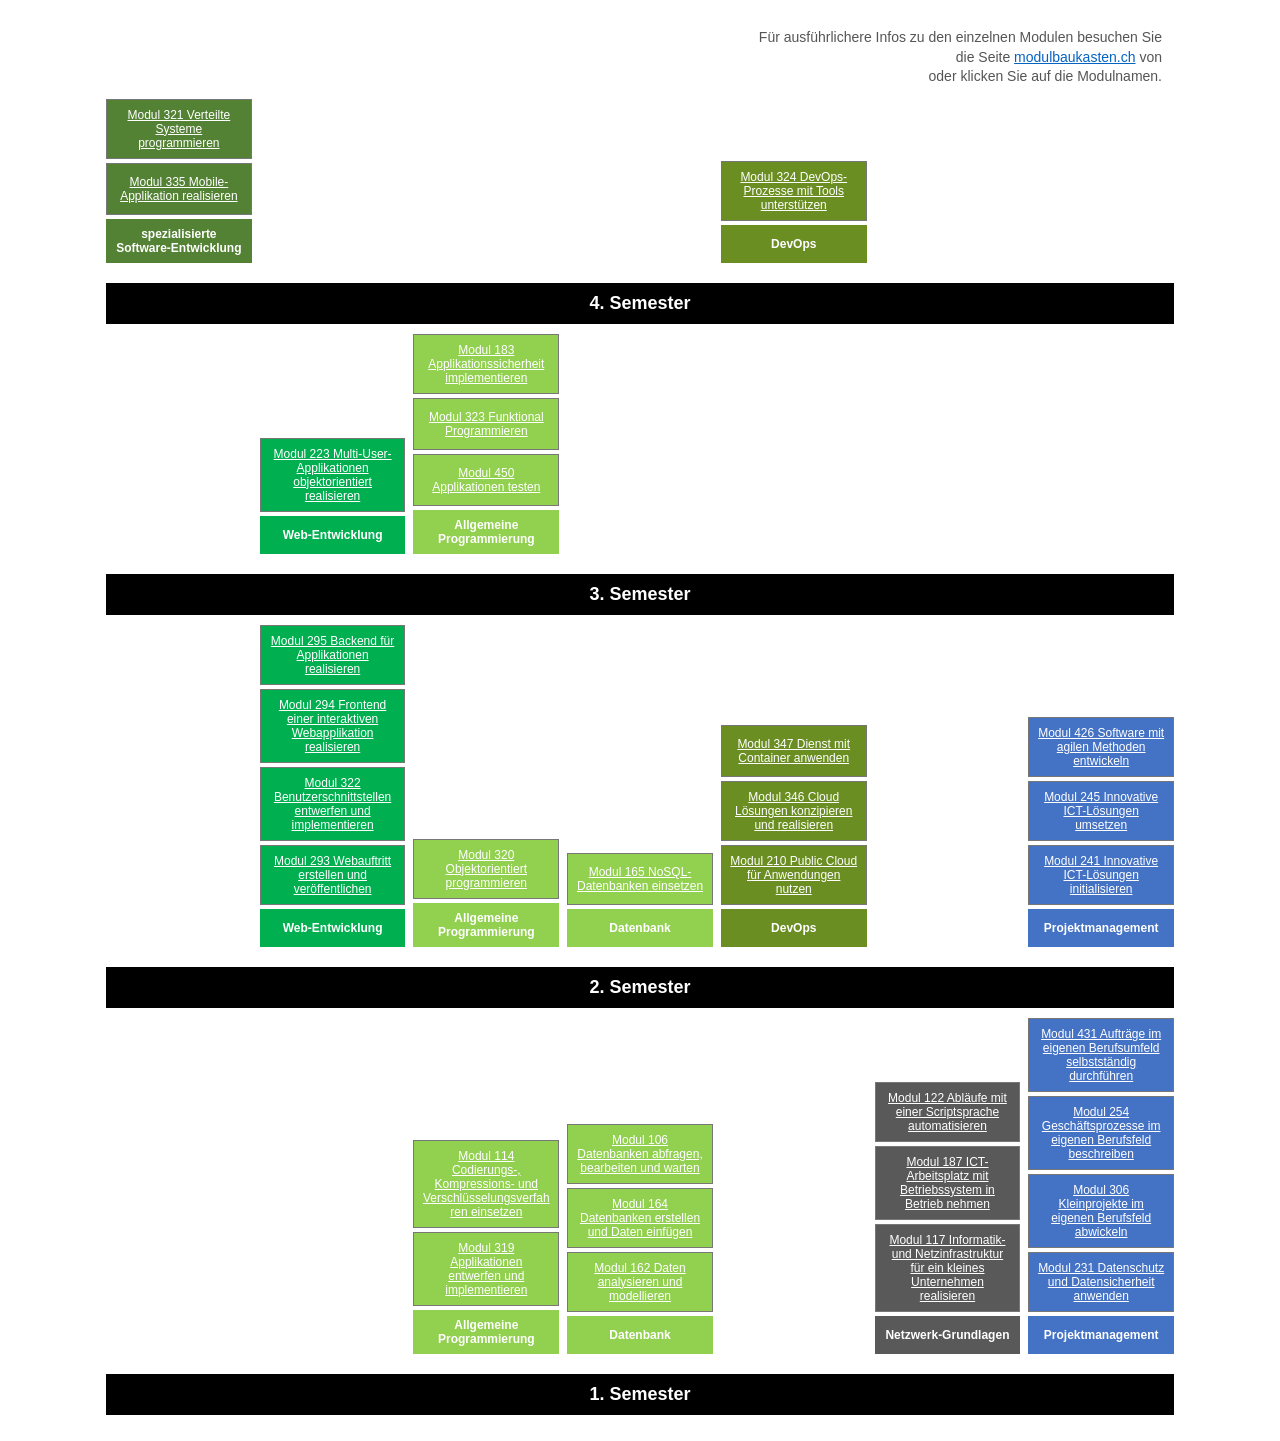
==== efz.html @ 8f6ca9e3 "Add EFZ education page and app landscape Add a new efz.html page containing the Informatiker EFZ tra" ====
<!DOCTYPE html>
<html lang="de">

<head>
    <meta charset="UTF-8">
    <meta name="viewport" content="width=device-width, initial-scale=1.0">
    <title>Informatiker EFZ - Applikationsentwicklung</title>
    <style>
        :root {
            --max-width: 1100px;
            --text: #333;
            --link: #0563c1;
            --border: #777;
            --bg-dark-grey: #595959;
            /* Netzwerk */
            --bg-devops: #6b8e23;
            /* DevOps als eigene Kategorie */
            --bg-green: #00b050;
            /* Software-Entwicklung */
            --bg-green-light: #92d050;
            /* Datenbanken */
            --bg-blue: #4472c4;
            /* IT-Projektmanagement */
            --bg-web-dev: #00b050;
            --bg-general-prog: #92d050;
            --bg-further-sw: #548235;
        }

        * {
            box-sizing: border-box;
        }

        body {
            font-family: Arial, sans-serif;
            margin: 0;
            color: var(--text);
            background: #fff;
            display: flex;
            justify-content: center;
        }

        .container {
            width: 100%;
            max-width: var(--max-width);
            padding: 16px;
        }

        .info-text {
            padding: 12px;
            font-size: 14px;
            text-align: right;
            line-height: 1.4;
            color: #555;
        }

        .content-row {
            display: flex;
            gap: 8px;
            align-items: flex-end;
            margin-bottom: 12px;
        }

        .column {
            flex: 1;
            display: flex;
            flex-direction: column;
            gap: 4px;
        }

        .box {
            border: 1px solid var(--border);
            padding: 8px;
            text-align: center;
            color: #fff;
            font-size: 12px;
            display: flex;
            align-items: center;
            justify-content: center;
            min-height: 52px;
            word-break: break-word;
        }

        .label-box {
            min-height: 38px;
            font-size: 12px;
            border: none;
            background: transparent;
            color: #fff;
            font-weight: bold;
        }

        .semester-bar {
            background: #000;
            color: #fff;
            text-align: center;
            padding: 10px 0;
            font-size: 18px;
            font-weight: bold;
            margin: 20px 0 10px;
        }

        /* Farbkategorien */
        .bg-green {
            background: var(--bg-green);
        }

        .bg-green-light {
            background: var(--bg-green-light);
        }

        .bg-blue {
            background: var(--bg-blue);
        }

        .bg-grey-network {
            background: var(--bg-dark-grey);
        }

        .bg-devops {
            background: var(--bg-devops);
        }

        .bg-web-dev {
            background: var(--bg-web-dev);
        }

        .bg-general-prog {
            background: var(--bg-general-prog);
        }

        .bg-further-sw {
            background: var(--bg-further-sw);
        }

        a {
            color: var(--link);
            text-decoration: underline;
        }
    </style>
</head>

<body>

    <div class="container">

        <div class="info-text">
            Für ausführlichere Infos zu den einzelnen Modulen besuchen Sie<br>
            die Seite <a href="https://www.modulbaukasten.ch/?d=13d8d40b-6d82-eb11-a812-0022486f6f83"
                target="_blank">modulbaukasten.ch</a> von<br>
            oder klicken Sie auf die Modulnamen.
        </div>

        <div class="content-row">
            <div class="column">
                <a class="box bg-further-sw" href="https://www.modulbaukasten.ch/module/321/1/de-DE" target="_blank"
                    rel="noopener">Modul 321 Verteilte Systeme programmieren</a>
                <a class="box bg-further-sw" href="https://www.modulbaukasten.ch/module/335/3/de-DE" target="_blank"
                    rel="noopener">Modul 335 Mobile-Applikation realisieren</a>
                <div class="box label-box bg-further-sw">spezialisierte Software-Entwicklung</div>
            </div>
            <div class="column">
                <!-- Web-Entwicklung leer -->
            </div>
            <div class="column">
                <!-- Allgemeine Programmierung leer -->
            </div>
            <div class="column"></div>
            <div class="column">
                <a class="box bg-devops" href="https://www.modulbaukasten.ch/module/324/1/de-DE" target="_blank"
                    rel="noopener">Modul 324 DevOps-Prozesse mit Tools unterstützen</a>
                <div class="box label-box bg-devops">DevOps</div>
            </div>
            <div class="column"></div>
            <div class="column"></div>
        </div>
        <div class="semester-bar">4. Semester</div>

        <div class="content-row">
            <div class="column">
                <!-- spezialisierte Software-Entwicklung leer -->
            </div>
            <div class="column">
                <a class="box bg-web-dev" href="https://www.modulbaukasten.ch/module/223/3/de-DE" target="_blank"
                    rel="noopener">Modul 223 Multi-User-Applikationen objektorientiert realisieren</a>
                <div class="box label-box bg-web-dev">Web-Entwicklung</div>
            </div>
            <div class="column">
                <a class="box bg-general-prog" href="https://www.modulbaukasten.ch/module/183/3/de-DE" target="_blank"
                    rel="noopener">Modul 183 Applikationssicherheit implementieren</a>
                <a class="box bg-general-prog" href="https://www.modulbaukasten.ch/module/323/1/de-DE" target="_blank"
                    rel="noopener">Modul 323 Funktional Programmieren</a>
                <a class="box bg-general-prog" href="https://www.modulbaukasten.ch/module/450/1/de-DE" target="_blank"
                    rel="noopener">Modul 450 Applikationen testen</a>
                <div class="box label-box bg-general-prog">Allgemeine Programmierung</div>
            </div>
            <div class="column"></div>
            <div class="column"></div>
            <div class="column"></div>
            <div class="column">
            </div>
        </div>
        <div class="semester-bar">3. Semester</div>

        <div class="content-row">
            <div class="column">
                <!-- spezialisierte Software-Entwicklung leer -->
            </div>
            <div class="column">
                <a class="box bg-web-dev" href="https://www.modulbaukasten.ch/module/295/1/de-DE" target="_blank"
                    rel="noopener">Modul 295 Backend für Applikationen realisieren</a>
                <a class="box bg-web-dev" href="https://www.modulbaukasten.ch/module/294/1/de-DE" target="_blank"
                    rel="noopener">Modul 294 Frontend einer interaktiven Webapplikation realisieren</a>
                <a class="box bg-web-dev" href="https://www.modulbaukasten.ch/module/322/1/de-DE" target="_blank"
                    rel="noopener">Modul 322 Benutzerschnittstellen entwerfen und implementieren</a>
                <a class="box bg-web-dev" href="https://www.modulbaukasten.ch/module/293/1/de-DE" target="_blank"
                    rel="noopener">Modul 293 Webauftritt erstellen und veröffentlichen</a>
                <div class="box label-box bg-web-dev">Web-Entwicklung</div>
            </div>
            <div class="column">
                <a class="box bg-general-prog" href="https://www.modulbaukasten.ch/module/320/1/de-DE" target="_blank"
                    rel="noopener">Modul 320 Objektorientiert programmieren</a>
                <div class="box label-box bg-general-prog">Allgemeine Programmierung</div>
            </div>
            <div class="column">
                <a class="box bg-green-light" href="https://www.modulbaukasten.ch/module/165/1/de-DE" target="_blank"
                    rel="noopener">Modul 165 NoSQL-Datenbanken einsetzen</a>
                <div class="box label-box bg-green-light">Datenbank</div>
            </div>
            <div class="column">
                <a class="box bg-devops" href="https://www.modulbaukasten.ch/module/347/1/de-DE" target="_blank"
                    rel="noopener">Modul 347 Dienst mit Container anwenden</a>
                <a class="box bg-devops" href="https://www.modulbaukasten.ch/module/346/1/de-DE" target="_blank"
                    rel="noopener">Modul 346 Cloud Lösungen konzipieren und realisieren</a>
                <a class="box bg-devops" href="https://www.modulbaukasten.ch/module/210/1/de-DE" target="_blank"
                    rel="noopener">Modul 210 Public Cloud für Anwendungen nutzen</a>
                <div class="box label-box bg-devops">DevOps</div>
            </div>
            <div class="column"></div>
            <div class="column">
                <a class="box bg-blue" href="https://www.modulbaukasten.ch/module/426/1/de-DE" target="_blank"
                    rel="noopener">Modul 426 Software mit agilen Methoden entwickeln</a>
                <a class="box bg-blue" href="https://www.modulbaukasten.ch/module/245/1/de-DE" target="_blank"
                    rel="noopener">Modul 245 Innovative ICT-Lösungen umsetzen</a>
                <a class="box bg-blue" href="https://www.modulbaukasten.ch/module/241/1/de-DE" target="_blank"
                    rel="noopener">Modul 241 Innovative ICT-Lösungen initialisieren</a>
                <div class="box label-box bg-blue">Projektmanagement</div>
            </div>
        </div>
        <div class="semester-bar">2. Semester</div>

        <div class="content-row">
            <div class="column">
                <!-- spezialisierte Software-Entwicklung leer -->
            </div>
            <div class="column">
                <!-- Web-Entwicklung leer -->
            </div>
            <div class="column">
                <a class="box bg-general-prog" href="https://www.modulbaukasten.ch/module/114/4/de-DE" target="_blank"
                    rel="noopener">Modul 114 Codierungs-, Kompressions- und Verschlüsselungsverfahren einsetzen
                </a>
                <a class="box bg-general-prog" href="https://www.modulbaukasten.ch/module/319/1/de-DE" target="_blank"
                    rel="noopener">Modul 319 Applikationen entwerfen und implementieren</a>
                <div class="box label-box bg-general-prog">Allgemeine Programmierung</div>
            </div>
            <div class="column">
                <a class="box bg-green-light" href="https://www.modulbaukasten.ch/module/106/1/de-DE" target="_blank"
                    rel="noopener">Modul 106 Datenbanken abfragen, bearbeiten und warten</a>
                <a class="box bg-green-light" href="https://www.modulbaukasten.ch/module/164/1/de-DE" target="_blank"
                    rel="noopener">Modul 164 Datenbanken erstellen und Daten einfügen</a>
                <a class="box bg-green-light" href="https://www.modulbaukasten.ch/module/162/1/de-DE" target="_blank"
                    rel="noopener">Modul 162 Daten analysieren und modellieren</a>
                <div class="box label-box bg-green-light">Datenbank</div>
            </div>
            <div class="column"></div>
            <div class="column">
                <a class="box bg-grey-network" href="https://www.modulbaukasten.ch/module/122/3/de-DE" target="_blank"
                    rel="noopener">Modul 122 Abläufe mit einer Scriptsprache automatisieren</a>
                <a class="box bg-grey-network" href="https://www.modulbaukasten.ch/module/187/1/de-DE" target="_blank"
                    rel="noopener">Modul 187 ICT-Arbeitsplatz mit Betriebssystem in Betrieb nehmen</a>
                <a class="box bg-grey-network" href="https://www.modulbaukasten.ch/module/117/5/de-DE" target="_blank"
                    rel="noopener">Modul 117 Informatik- und Netzinfrastruktur für ein kleines Unternehmen
                    realisieren</a>
                <div class="box label-box bg-grey-network">Netzwerk-Grundlagen</div>
            </div>
            <div class="column">
                <a class="box bg-blue" href="https://www.modulbaukasten.ch/module/431/3/de-DE" target="_blank"
                    rel="noopener">Modul 431 Aufträge im eigenen Berufsumfeld selbstständig durchführen</a>
                <a class="box bg-blue" href="https://www.modulbaukasten.ch/module/254/3/de-DE" target="_blank"
                    rel="noopener">Modul 254 Geschäftsprozesse im eigenen Berufsfeld beschreiben</a>
                <a class="box bg-blue" href="https://www.modulbaukasten.ch/module/306/4/de-DE" target="_blank"
                    rel="noopener">Modul 306 Kleinprojekte im eigenen Berufsfeld abwickeln</a>
                <a class="box bg-blue" href="https://www.modulbaukasten.ch/module/231/1/de-DE" target="_blank"
                    rel="noopener">Modul 231 Datenschutz und Datensicherheit anwenden</a>
                <div class="box label-box bg-blue">Projektmanagement</div>
            </div>
        </div>
        <div class="semester-bar">1. Semester</div>

    </div>

</body>


</html>
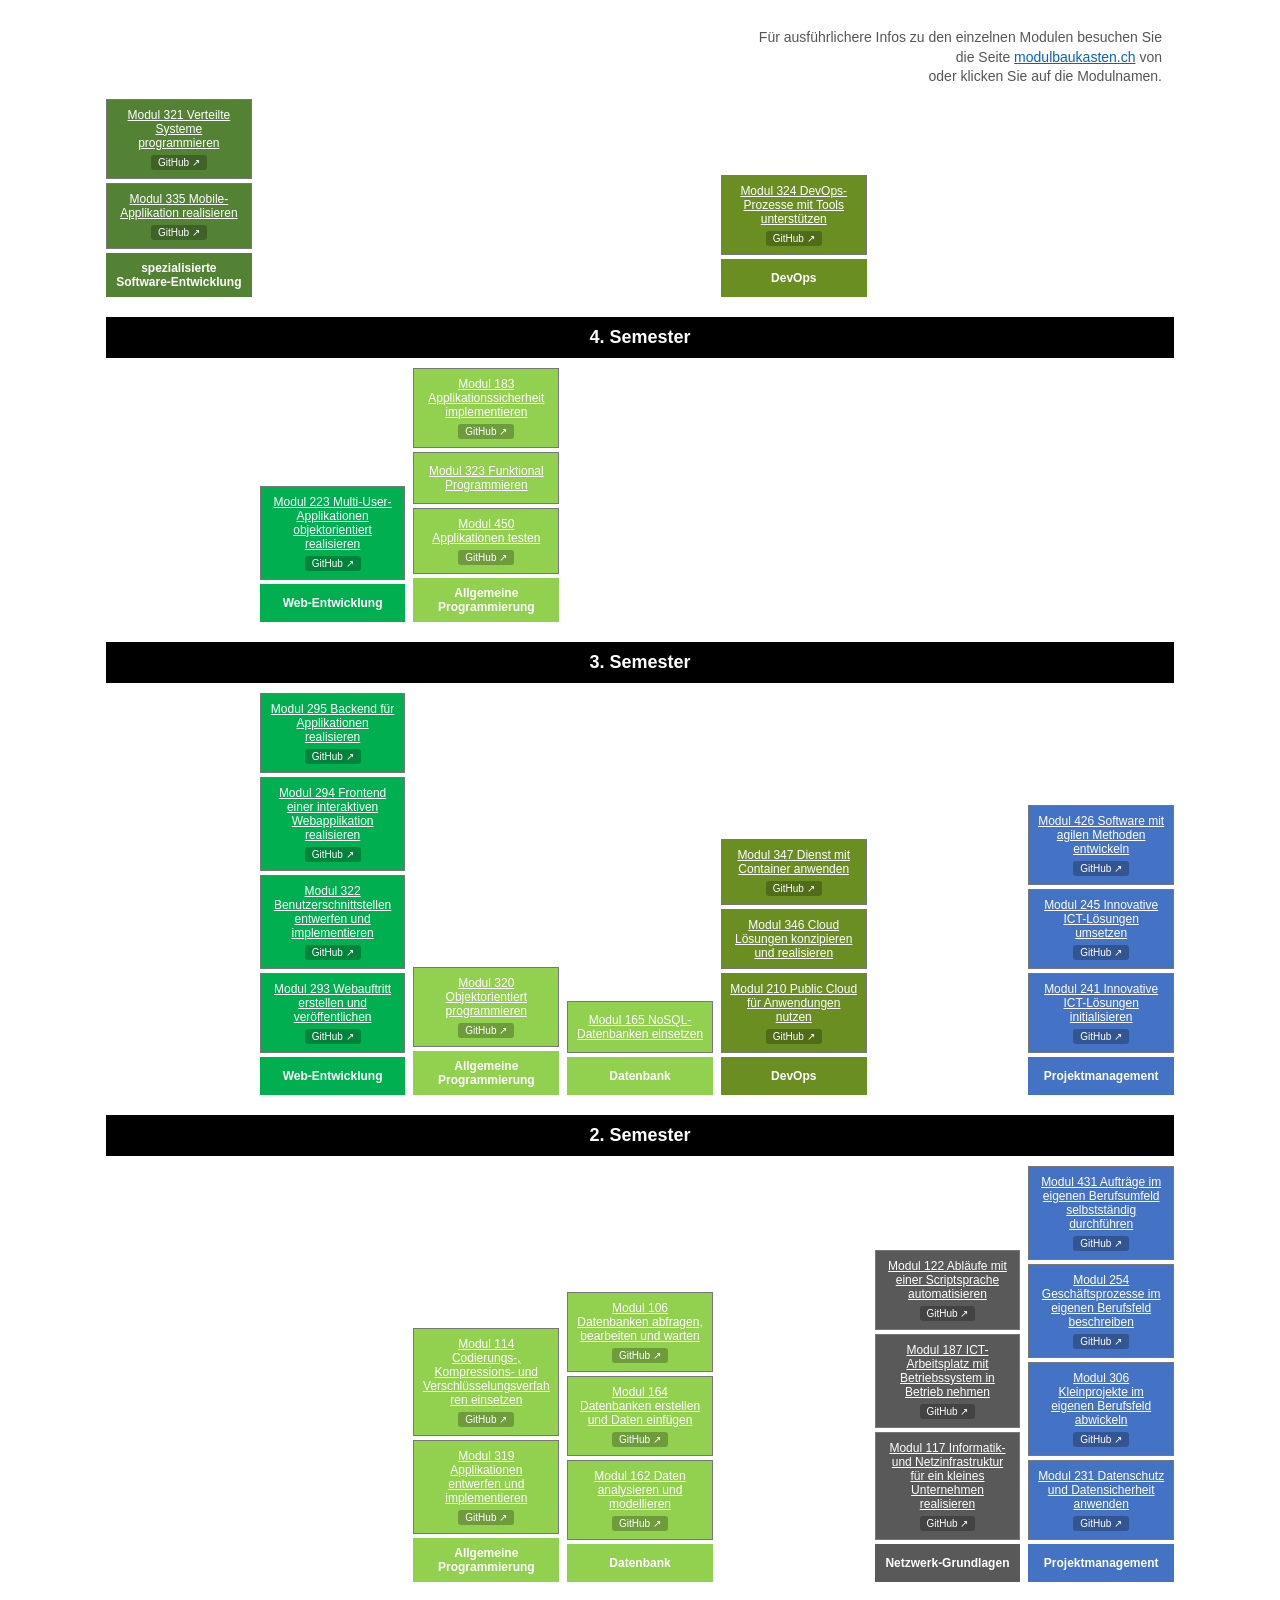
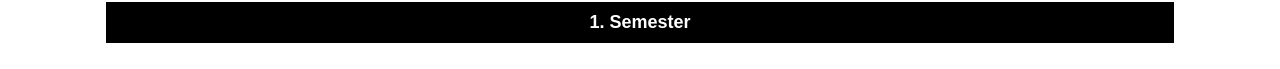
==== commit bff5021f: "Add navbar/hero layout, module GitHub links Restructure index.html to introduce a fixed navbar, hero" ====
--- a/efz.html
+++ b/efz.html
@@ -136,6 +136,31 @@
             color: var(--link);
             text-decoration: underline;
         }
+
+        .module-box {
+            flex-direction: column;
+            gap: 5px;
+        }
+
+        .module-name {
+            color: #fff;
+            text-decoration: underline;
+            font-size: inherit;
+        }
+
+        .module-github {
+            font-size: 10px;
+            background: rgba(0, 0, 0, 0.25);
+            color: #fff;
+            padding: 2px 7px;
+            border-radius: 3px;
+            text-decoration: none;
+            white-space: nowrap;
+        }
+
+        .module-github:hover {
+            background: rgba(0, 0, 0, 0.5);
+        }
     </style>
 </head>
 
@@ -152,10 +177,18 @@
 
         <div class="content-row">
             <div class="column">
-                <a class="box bg-further-sw" href="https://www.modulbaukasten.ch/module/321/1/de-DE" target="_blank"
-                    rel="noopener">Modul 321 Verteilte Systeme programmieren</a>
-                <a class="box bg-further-sw" href="https://www.modulbaukasten.ch/module/335/3/de-DE" target="_blank"
-                    rel="noopener">Modul 335 Mobile-Applikation realisieren</a>
+                <div class="box bg-further-sw module-box">
+                    <a class="module-name" href="https://www.modulbaukasten.ch/module/321/1/de-DE" target="_blank"
+                        rel="noopener">Modul 321 Verteilte Systeme programmieren</a>
+                    <a class="module-github" href="https://github.com/KLubina/Modul-321" target="_blank"
+                        rel="noopener">GitHub ↗</a>
+                </div>
+                <div class="box bg-further-sw module-box">
+                    <a class="module-name" href="https://www.modulbaukasten.ch/module/335/3/de-DE" target="_blank"
+                        rel="noopener">Modul 335 Mobile-Applikation realisieren</a>
+                    <a class="module-github" href="https://github.com/KLubina/Modul-335" target="_blank"
+                        rel="noopener">GitHub ↗</a>
+                </div>
                 <div class="box label-box bg-further-sw">spezialisierte Software-Entwicklung</div>
             </div>
             <div class="column">
@@ -166,8 +199,12 @@
             </div>
             <div class="column"></div>
             <div class="column">
-                <a class="box bg-devops" href="https://www.modulbaukasten.ch/module/324/1/de-DE" target="_blank"
-                    rel="noopener">Modul 324 DevOps-Prozesse mit Tools unterstützen</a>
+                <div class="box bg-devops module-box">
+                    <a class="module-name" href="https://www.modulbaukasten.ch/module/324/1/de-DE" target="_blank"
+                        rel="noopener">Modul 324 DevOps-Prozesse mit Tools unterstützen</a>
+                    <a class="module-github" href="https://github.com/KLubina/Modul-324" target="_blank"
+                        rel="noopener">GitHub ↗</a>
+                </div>
                 <div class="box label-box bg-devops">DevOps</div>
             </div>
             <div class="column"></div>
@@ -180,17 +217,29 @@
                 <!-- spezialisierte Software-Entwicklung leer -->
             </div>
             <div class="column">
-                <a class="box bg-web-dev" href="https://www.modulbaukasten.ch/module/223/3/de-DE" target="_blank"
-                    rel="noopener">Modul 223 Multi-User-Applikationen objektorientiert realisieren</a>
+                <div class="box bg-web-dev module-box">
+                    <a class="module-name" href="https://www.modulbaukasten.ch/module/223/3/de-DE" target="_blank"
+                        rel="noopener">Modul 223 Multi-User-Applikationen objektorientiert realisieren</a>
+                    <a class="module-github" href="https://github.com/KLubina/Modul-223" target="_blank"
+                        rel="noopener">GitHub ↗</a>
+                </div>
                 <div class="box label-box bg-web-dev">Web-Entwicklung</div>
             </div>
             <div class="column">
-                <a class="box bg-general-prog" href="https://www.modulbaukasten.ch/module/183/3/de-DE" target="_blank"
-                    rel="noopener">Modul 183 Applikationssicherheit implementieren</a>
+                <div class="box bg-general-prog module-box">
+                    <a class="module-name" href="https://www.modulbaukasten.ch/module/183/3/de-DE" target="_blank"
+                        rel="noopener">Modul 183 Applikationssicherheit implementieren</a>
+                    <a class="module-github" href="https://github.com/KLubina/Modul-183" target="_blank"
+                        rel="noopener">GitHub ↗</a>
+                </div>
                 <a class="box bg-general-prog" href="https://www.modulbaukasten.ch/module/323/1/de-DE" target="_blank"
                     rel="noopener">Modul 323 Funktional Programmieren</a>
-                <a class="box bg-general-prog" href="https://www.modulbaukasten.ch/module/450/1/de-DE" target="_blank"
-                    rel="noopener">Modul 450 Applikationen testen</a>
+                <div class="box bg-general-prog module-box">
+                    <a class="module-name" href="https://www.modulbaukasten.ch/module/450/1/de-DE" target="_blank"
+                        rel="noopener">Modul 450 Applikationen testen</a>
+                    <a class="module-github" href="https://github.com/KLubina/Modul-450" target="_blank"
+                        rel="noopener">GitHub ↗</a>
+                </div>
                 <div class="box label-box bg-general-prog">Allgemeine Programmierung</div>
             </div>
             <div class="column"></div>
@@ -206,19 +255,39 @@
                 <!-- spezialisierte Software-Entwicklung leer -->
             </div>
             <div class="column">
-                <a class="box bg-web-dev" href="https://www.modulbaukasten.ch/module/295/1/de-DE" target="_blank"
-                    rel="noopener">Modul 295 Backend für Applikationen realisieren</a>
-                <a class="box bg-web-dev" href="https://www.modulbaukasten.ch/module/294/1/de-DE" target="_blank"
-                    rel="noopener">Modul 294 Frontend einer interaktiven Webapplikation realisieren</a>
-                <a class="box bg-web-dev" href="https://www.modulbaukasten.ch/module/322/1/de-DE" target="_blank"
-                    rel="noopener">Modul 322 Benutzerschnittstellen entwerfen und implementieren</a>
-                <a class="box bg-web-dev" href="https://www.modulbaukasten.ch/module/293/1/de-DE" target="_blank"
-                    rel="noopener">Modul 293 Webauftritt erstellen und veröffentlichen</a>
+                <div class="box bg-web-dev module-box">
+                    <a class="module-name" href="https://www.modulbaukasten.ch/module/295/1/de-DE" target="_blank"
+                        rel="noopener">Modul 295 Backend für Applikationen realisieren</a>
+                    <a class="module-github" href="https://github.com/KLubina/Modul-294-und-295" target="_blank"
+                        rel="noopener">GitHub ↗</a>
+                </div>
+                <div class="box bg-web-dev module-box">
+                    <a class="module-name" href="https://www.modulbaukasten.ch/module/294/1/de-DE" target="_blank"
+                        rel="noopener">Modul 294 Frontend einer interaktiven Webapplikation realisieren</a>
+                    <a class="module-github" href="https://github.com/KLubina/Modul-294-und-295" target="_blank"
+                        rel="noopener">GitHub ↗</a>
+                </div>
+                <div class="box bg-web-dev module-box">
+                    <a class="module-name" href="https://www.modulbaukasten.ch/module/322/1/de-DE" target="_blank"
+                        rel="noopener">Modul 322 Benutzerschnittstellen entwerfen und implementieren</a>
+                    <a class="module-github" href="https://github.com/KLubina/Modul-322" target="_blank"
+                        rel="noopener">GitHub ↗</a>
+                </div>
+                <div class="box bg-web-dev module-box">
+                    <a class="module-name" href="https://www.modulbaukasten.ch/module/293/1/de-DE" target="_blank"
+                        rel="noopener">Modul 293 Webauftritt erstellen und veröffentlichen</a>
+                    <a class="module-github" href="https://github.com/KLubina/Modul-293" target="_blank"
+                        rel="noopener">GitHub ↗</a>
+                </div>
                 <div class="box label-box bg-web-dev">Web-Entwicklung</div>
             </div>
             <div class="column">
-                <a class="box bg-general-prog" href="https://www.modulbaukasten.ch/module/320/1/de-DE" target="_blank"
-                    rel="noopener">Modul 320 Objektorientiert programmieren</a>
+                <div class="box bg-general-prog module-box">
+                    <a class="module-name" href="https://www.modulbaukasten.ch/module/320/1/de-DE" target="_blank"
+                        rel="noopener">Modul 320 Objektorientiert programmieren</a>
+                    <a class="module-github" href="https://github.com/KLubina/Modul-320" target="_blank"
+                        rel="noopener">GitHub ↗</a>
+                </div>
                 <div class="box label-box bg-general-prog">Allgemeine Programmierung</div>
             </div>
             <div class="column">
@@ -227,22 +296,42 @@
                 <div class="box label-box bg-green-light">Datenbank</div>
             </div>
             <div class="column">
-                <a class="box bg-devops" href="https://www.modulbaukasten.ch/module/347/1/de-DE" target="_blank"
-                    rel="noopener">Modul 347 Dienst mit Container anwenden</a>
+                <div class="box bg-devops module-box">
+                    <a class="module-name" href="https://www.modulbaukasten.ch/module/347/1/de-DE" target="_blank"
+                        rel="noopener">Modul 347 Dienst mit Container anwenden</a>
+                    <a class="module-github" href="https://github.com/KLubina/Modul-347" target="_blank"
+                        rel="noopener">GitHub ↗</a>
+                </div>
                 <a class="box bg-devops" href="https://www.modulbaukasten.ch/module/346/1/de-DE" target="_blank"
                     rel="noopener">Modul 346 Cloud Lösungen konzipieren und realisieren</a>
-                <a class="box bg-devops" href="https://www.modulbaukasten.ch/module/210/1/de-DE" target="_blank"
-                    rel="noopener">Modul 210 Public Cloud für Anwendungen nutzen</a>
+                <div class="box bg-devops module-box">
+                    <a class="module-name" href="https://www.modulbaukasten.ch/module/210/1/de-DE" target="_blank"
+                        rel="noopener">Modul 210 Public Cloud für Anwendungen nutzen</a>
+                    <a class="module-github" href="https://github.com/KLubina/Modul-210" target="_blank"
+                        rel="noopener">GitHub ↗</a>
+                </div>
                 <div class="box label-box bg-devops">DevOps</div>
             </div>
             <div class="column"></div>
             <div class="column">
-                <a class="box bg-blue" href="https://www.modulbaukasten.ch/module/426/1/de-DE" target="_blank"
-                    rel="noopener">Modul 426 Software mit agilen Methoden entwickeln</a>
-                <a class="box bg-blue" href="https://www.modulbaukasten.ch/module/245/1/de-DE" target="_blank"
-                    rel="noopener">Modul 245 Innovative ICT-Lösungen umsetzen</a>
-                <a class="box bg-blue" href="https://www.modulbaukasten.ch/module/241/1/de-DE" target="_blank"
-                    rel="noopener">Modul 241 Innovative ICT-Lösungen initialisieren</a>
+                <div class="box bg-blue module-box">
+                    <a class="module-name" href="https://www.modulbaukasten.ch/module/426/1/de-DE" target="_blank"
+                        rel="noopener">Modul 426 Software mit agilen Methoden entwickeln</a>
+                    <a class="module-github" href="https://github.com/KLubina/Modul-426" target="_blank"
+                        rel="noopener">GitHub ↗</a>
+                </div>
+                <div class="box bg-blue module-box">
+                    <a class="module-name" href="https://www.modulbaukasten.ch/module/245/1/de-DE" target="_blank"
+                        rel="noopener">Modul 245 Innovative ICT-Lösungen umsetzen</a>
+                    <a class="module-github" href="https://github.com/KLubina/Modul-241-und-245" target="_blank"
+                        rel="noopener">GitHub ↗</a>
+                </div>
+                <div class="box bg-blue module-box">
+                    <a class="module-name" href="https://www.modulbaukasten.ch/module/241/1/de-DE" target="_blank"
+                        rel="noopener">Modul 241 Innovative ICT-Lösungen initialisieren</a>
+                    <a class="module-github" href="https://github.com/KLubina/Modul-241-und-245" target="_blank"
+                        rel="noopener">GitHub ↗</a>
+                </div>
                 <div class="box label-box bg-blue">Projektmanagement</div>
             </div>
         </div>
@@ -256,42 +345,89 @@
                 <!-- Web-Entwicklung leer -->
             </div>
             <div class="column">
-                <a class="box bg-general-prog" href="https://www.modulbaukasten.ch/module/114/4/de-DE" target="_blank"
-                    rel="noopener">Modul 114 Codierungs-, Kompressions- und Verschlüsselungsverfahren einsetzen
-                </a>
-                <a class="box bg-general-prog" href="https://www.modulbaukasten.ch/module/319/1/de-DE" target="_blank"
-                    rel="noopener">Modul 319 Applikationen entwerfen und implementieren</a>
+                <div class="box bg-general-prog module-box">
+                    <a class="module-name" href="https://www.modulbaukasten.ch/module/114/4/de-DE" target="_blank"
+                        rel="noopener">Modul 114 Codierungs-, Kompressions- und Verschlüsselungsverfahren einsetzen</a>
+                    <a class="module-github" href="https://github.com/KLubina/Modul-114" target="_blank"
+                        rel="noopener">GitHub ↗</a>
+                </div>
+                <div class="box bg-general-prog module-box">
+                    <a class="module-name" href="https://www.modulbaukasten.ch/module/319/1/de-DE" target="_blank"
+                        rel="noopener">Modul 319 Applikationen entwerfen und implementieren</a>
+                    <a class="module-github" href="https://github.com/KLubina/Modul-319" target="_blank"
+                        rel="noopener">GitHub ↗</a>
+                </div>
                 <div class="box label-box bg-general-prog">Allgemeine Programmierung</div>
             </div>
             <div class="column">
-                <a class="box bg-green-light" href="https://www.modulbaukasten.ch/module/106/1/de-DE" target="_blank"
-                    rel="noopener">Modul 106 Datenbanken abfragen, bearbeiten und warten</a>
-                <a class="box bg-green-light" href="https://www.modulbaukasten.ch/module/164/1/de-DE" target="_blank"
-                    rel="noopener">Modul 164 Datenbanken erstellen und Daten einfügen</a>
-                <a class="box bg-green-light" href="https://www.modulbaukasten.ch/module/162/1/de-DE" target="_blank"
-                    rel="noopener">Modul 162 Daten analysieren und modellieren</a>
+                <div class="box bg-green-light module-box">
+                    <a class="module-name" href="https://www.modulbaukasten.ch/module/106/1/de-DE" target="_blank"
+                        rel="noopener">Modul 106 Datenbanken abfragen, bearbeiten und warten</a>
+                    <a class="module-github" href="https://github.com/KLubina/Modul-106" target="_blank"
+                        rel="noopener">GitHub ↗</a>
+                </div>
+                <div class="box bg-green-light module-box">
+                    <a class="module-name" href="https://www.modulbaukasten.ch/module/164/1/de-DE" target="_blank"
+                        rel="noopener">Modul 164 Datenbanken erstellen und Daten einfügen</a>
+                    <a class="module-github" href="https://github.com/KLubina/Modul-164" target="_blank"
+                        rel="noopener">GitHub ↗</a>
+                </div>
+                <div class="box bg-green-light module-box">
+                    <a class="module-name" href="https://www.modulbaukasten.ch/module/162/1/de-DE" target="_blank"
+                        rel="noopener">Modul 162 Daten analysieren und modellieren</a>
+                    <a class="module-github" href="https://github.com/KLubina/Modul-162" target="_blank"
+                        rel="noopener">GitHub ↗</a>
+                </div>
                 <div class="box label-box bg-green-light">Datenbank</div>
             </div>
             <div class="column"></div>
             <div class="column">
-                <a class="box bg-grey-network" href="https://www.modulbaukasten.ch/module/122/3/de-DE" target="_blank"
-                    rel="noopener">Modul 122 Abläufe mit einer Scriptsprache automatisieren</a>
-                <a class="box bg-grey-network" href="https://www.modulbaukasten.ch/module/187/1/de-DE" target="_blank"
-                    rel="noopener">Modul 187 ICT-Arbeitsplatz mit Betriebssystem in Betrieb nehmen</a>
-                <a class="box bg-grey-network" href="https://www.modulbaukasten.ch/module/117/5/de-DE" target="_blank"
-                    rel="noopener">Modul 117 Informatik- und Netzinfrastruktur für ein kleines Unternehmen
-                    realisieren</a>
+                <div class="box bg-grey-network module-box">
+                    <a class="module-name" href="https://www.modulbaukasten.ch/module/122/3/de-DE" target="_blank"
+                        rel="noopener">Modul 122 Abläufe mit einer Scriptsprache automatisieren</a>
+                    <a class="module-github" href="https://github.com/KLubina/Modul-122" target="_blank"
+                        rel="noopener">GitHub ↗</a>
+                </div>
+                <div class="box bg-grey-network module-box">
+                    <a class="module-name" href="https://www.modulbaukasten.ch/module/187/1/de-DE" target="_blank"
+                        rel="noopener">Modul 187 ICT-Arbeitsplatz mit Betriebssystem in Betrieb nehmen</a>
+                    <a class="module-github" href="https://github.com/KLubina/Modul-187" target="_blank"
+                        rel="noopener">GitHub ↗</a>
+                </div>
+                <div class="box bg-grey-network module-box">
+                    <a class="module-name" href="https://www.modulbaukasten.ch/module/117/5/de-DE" target="_blank"
+                        rel="noopener">Modul 117 Informatik- und Netzinfrastruktur für ein kleines Unternehmen
+                        realisieren</a>
+                    <a class="module-github" href="https://github.com/KLubina/Modul-117" target="_blank"
+                        rel="noopener">GitHub ↗</a>
+                </div>
                 <div class="box label-box bg-grey-network">Netzwerk-Grundlagen</div>
             </div>
             <div class="column">
-                <a class="box bg-blue" href="https://www.modulbaukasten.ch/module/431/3/de-DE" target="_blank"
-                    rel="noopener">Modul 431 Aufträge im eigenen Berufsumfeld selbstständig durchführen</a>
-                <a class="box bg-blue" href="https://www.modulbaukasten.ch/module/254/3/de-DE" target="_blank"
-                    rel="noopener">Modul 254 Geschäftsprozesse im eigenen Berufsfeld beschreiben</a>
-                <a class="box bg-blue" href="https://www.modulbaukasten.ch/module/306/4/de-DE" target="_blank"
-                    rel="noopener">Modul 306 Kleinprojekte im eigenen Berufsfeld abwickeln</a>
-                <a class="box bg-blue" href="https://www.modulbaukasten.ch/module/231/1/de-DE" target="_blank"
-                    rel="noopener">Modul 231 Datenschutz und Datensicherheit anwenden</a>
+                <div class="box bg-blue module-box">
+                    <a class="module-name" href="https://www.modulbaukasten.ch/module/431/3/de-DE" target="_blank"
+                        rel="noopener">Modul 431 Aufträge im eigenen Berufsumfeld selbstständig durchführen</a>
+                    <a class="module-github" href="https://github.com/KLubina/Modul-431" target="_blank"
+                        rel="noopener">GitHub ↗</a>
+                </div>
+                <div class="box bg-blue module-box">
+                    <a class="module-name" href="https://www.modulbaukasten.ch/module/254/3/de-DE" target="_blank"
+                        rel="noopener">Modul 254 Geschäftsprozesse im eigenen Berufsfeld beschreiben</a>
+                    <a class="module-github" href="https://github.com/KLubina/Modul-254" target="_blank"
+                        rel="noopener">GitHub ↗</a>
+                </div>
+                <div class="box bg-blue module-box">
+                    <a class="module-name" href="https://www.modulbaukasten.ch/module/306/4/de-DE" target="_blank"
+                        rel="noopener">Modul 306 Kleinprojekte im eigenen Berufsfeld abwickeln</a>
+                    <a class="module-github" href="https://github.com/KLubina/Modul-306" target="_blank"
+                        rel="noopener">GitHub ↗</a>
+                </div>
+                <div class="box bg-blue module-box">
+                    <a class="module-name" href="https://www.modulbaukasten.ch/module/231/1/de-DE" target="_blank"
+                        rel="noopener">Modul 231 Datenschutz und Datensicherheit anwenden</a>
+                    <a class="module-github" href="https://github.com/KLubina/Modul-231" target="_blank"
+                        rel="noopener">GitHub ↗</a>
+                </div>
                 <div class="box label-box bg-blue">Projektmanagement</div>
             </div>
         </div>
